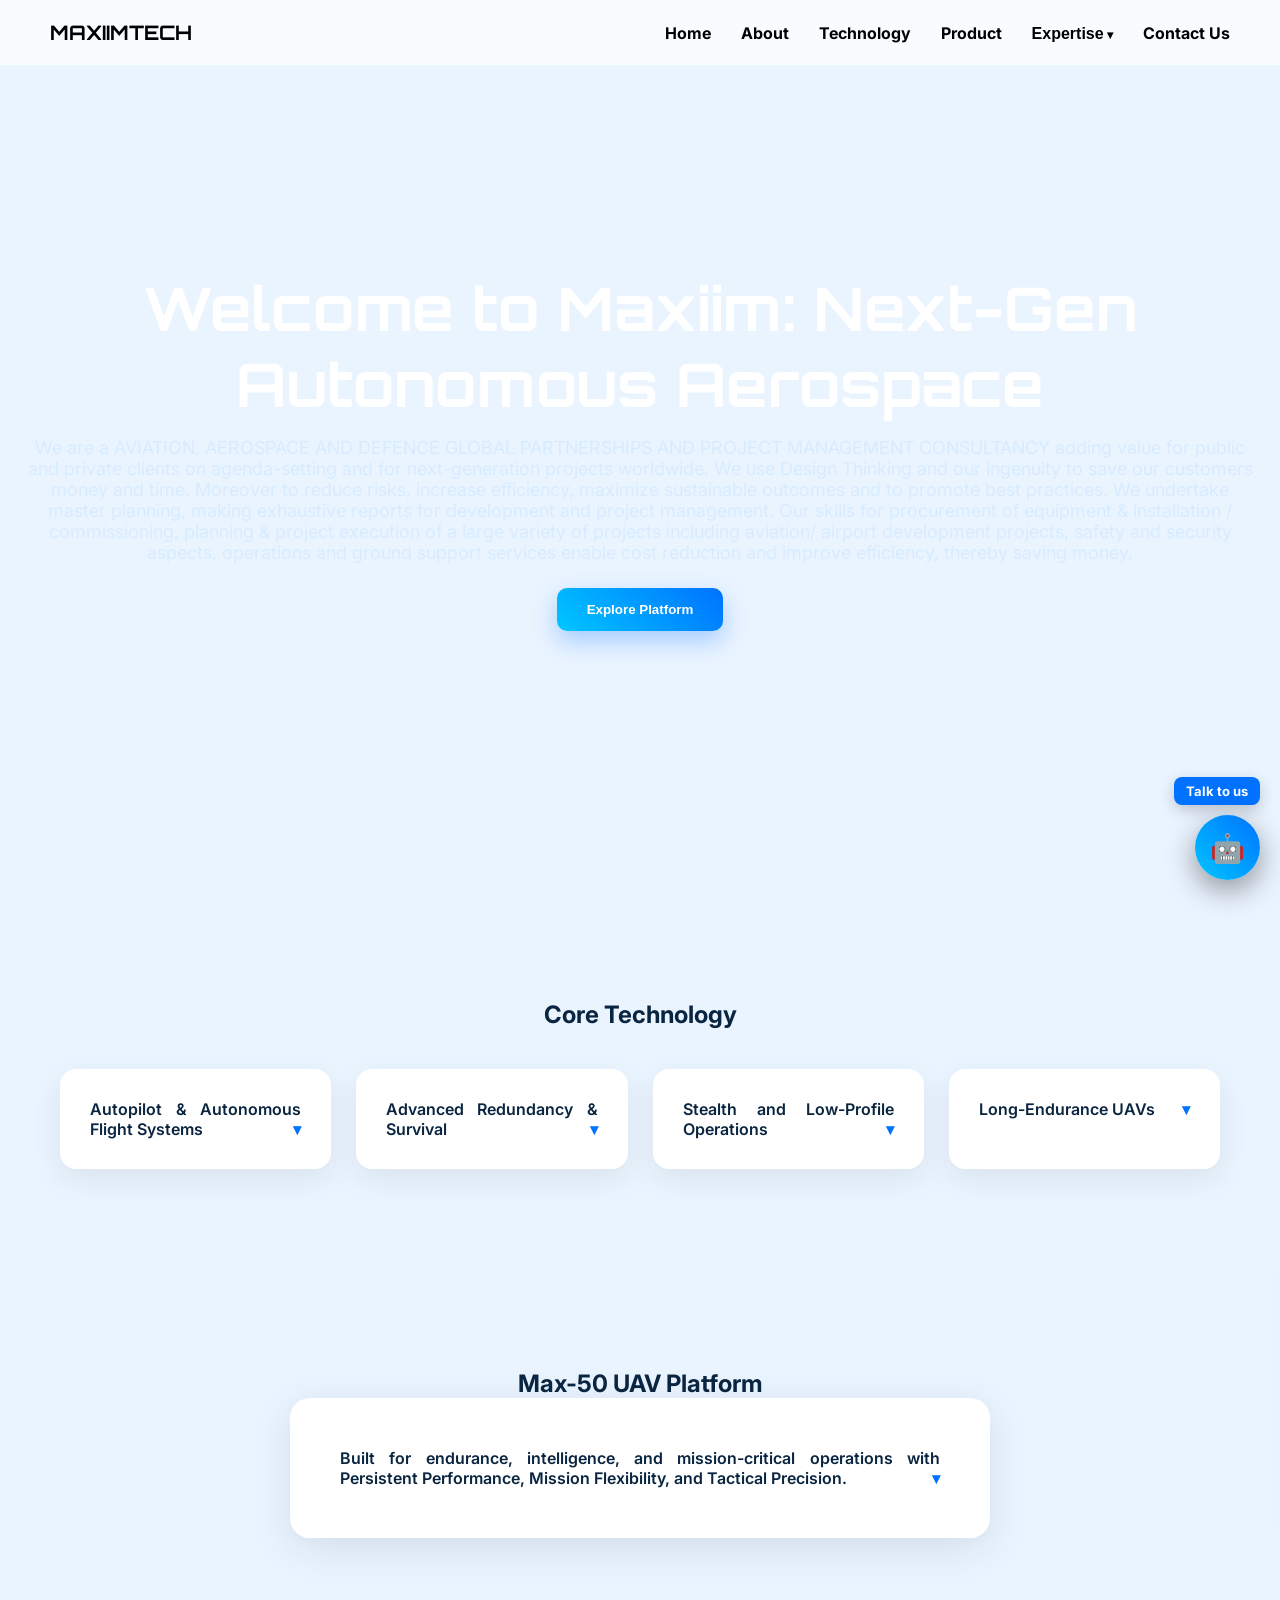
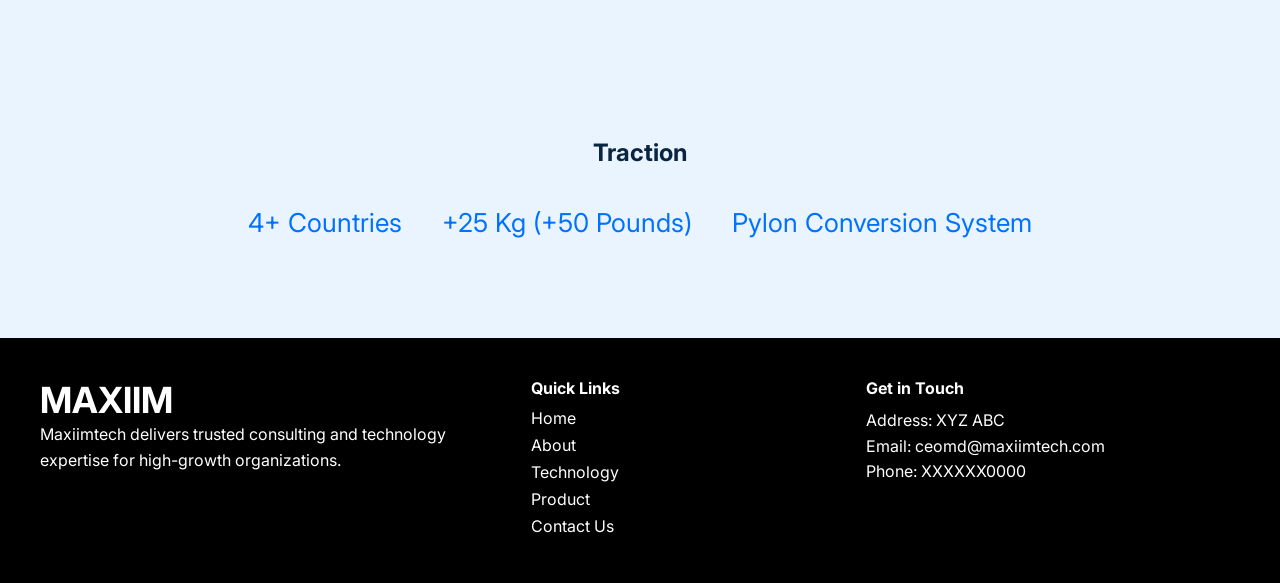
==== index.html @ fbf45a72 "Update index.html" ====
<!DOCTYPE html>
<html lang="en">
<head>
<meta charset="UTF-8">
<meta name="viewport" content="width=device-width, initial-scale=1.0">
<meta name="description" content="MaxiimTech Aerospace develops advanced autonomous UAV systems.">
<title>MaxiimTech Aerospace</title>
<link href="https://fonts.googleapis.com/css2?family=Orbitron:wght@500&family=Inter:wght@300;400;600&display=swap" rel="stylesheet">
<link rel="stylesheet" href="style.css?v=7">
</head>
<body>
<div class="bg-slideshow" aria-hidden="true">
  <div class="slide"></div>
  <div class="slide"></div>
  <div class="slide"></div>
  <div class="slide"></div>
</div>
<div id="site-header"></div>

<section class="hero">
  <div>
    <h1>Welcome to Maxiim: Next-Gen Autonomous Aerospace</h1>
    <p>We are a AVIATION, AEROSPACE AND DEFENCE GLOBAL PARTNERSHIPS AND PROJECT MANAGEMENT CONSULTANCY adding value for public and private clients on agenda-setting and for next-generation projects worldwide. We use Design Thinking and our ingenuity to save our customers money and time. Moreover to reduce risks, increase efficiency, maximize sustainable outcomes and to promote best practices.
We undertake master planning, making exhaustive reports for development and project management.  Our skills for procurement of equipment & installation / commissioning, planning & project execution of a large variety of projects including aviation/ airport development projects, safety and security aspects,  operations and ground support services enable cost reduction and improve efficiency, thereby saving money.</p>
    <button class="btn" id="explore-video-btn" type="button">Explore Platform</button>
  </div>
</section>

<section class="section" id="technology">
  <h2>Core Technology</h2>
  <div class="grid">
    <details class="card dropdown-card">
      <summary>Autopilot & Autonomous Flight Systems
</summary>
      <p>Autonomous control loops stabilize and adapt flight paths in real time. Patented Pylon Conversion System: Patented Pylon Conversion System Enables Remarkable Mission Flexibility which converts from HTOL (Horizontal Take-Off and Landing) to VTOL/STOL in just 5 minutes.
No launch or arresting gear required for operations. Assembly in field and launch / with 2 operators – in 12 minutes. </p>
    <p>    * 100% start-to-end autonomous flights including takeoff and landing. </p>


<p> * User-friendly interface for manual or programmed flight plans. </p>


 <p> * Optional triple-redundant autopilot for mission-critical operations. </p>
Dual GPS antenna modules with Inertial Navigational System (INS). </p>


<p> * Special navigation backup for GPS-denied airspace. </p>


<p> * Radar altimeter for precision landings; optional Fly-By-Camera. </p>


    </details>

    <details class="card dropdown-card">
      <summary>Advanced Redundancy & Survival</summary>
      <p>* Full redundancy in flight controls, electronics, and batteries: Redundancy designed into all critical components (engines, Aileron controls, navigation, etc.). </p>
  <p> If a component fails, the UAV is programed to fly home (or to any other programmed location) – avoiding the loss of the UAV and its payload.  No other UAV has our level of critical system redundancy. </p>

 <p> * Fail-safe "Return-to-Base" logic if critical components fail.  Includes return-to-base (in the event of fault notice), and auto-commanded go-around on landing approaches. </p>

 <p> * Eight industrial-grade servos; each control surface is divided and independently controlled.
</p>
    </details>

    <details class="card dropdown-card">
      <summary>Stealth and Low-Profile Operations
</summary>
      <p> Coordinated swarm logic enables multiple UAVs to collaborate on one mission. Inaudible and invisible to the eye above 600 meters. </p>


 <p> Tested inaudible altitude: 450m in desert conditions at 35 dB.</p>


 <p> Stealth – low noise/small radar signature + “Skimming” (3-5 m off the deck) – enables flights w/o detection </p>


 <p>Small radar signature due to compact design and all-carbon airframe. All carbon construction and small configuration reduces radar signature </p>
 <p> * Optimized for long-range maritime patrol. </p>



 <p> * Sea-skimming capability: Operates just 3-5 meters above wave tops to avoid detection. </p>



 <p> * Operates in high winds (up to 35 knots for precision landing).
</p>
    </details>

    <details class="card dropdown-card">
      <summary>Long-Endurance UAVs</summary>
      <p>Optimized propulsion, fuel management and power systems extend flight duration. </p>
    <p> * Max Endurance: VTOL 20 hours / STOL 23 hours. </p>


<p> * Max Payload: Up to 20 lbs (VTOL) / 40 lbs (STOL). </p>


<p> * STOL Take-off Roll: Only 6 meters in no-wind conditions. </p>
<p> * Dual internal fuel tanks (front and aft) for CG balance. </p>

<p> * Automatic servo-valve management selects tanks to maintain low trim drag. </p>
<p> * Capacitive fuel quantity sensors reporting directly to the autopilot. </p>
 <p> * Dual generators supply independent power buses. </p>


<p> * It has a two-hour battery backup for total system safety in engine failure scenarios. </p>


<p> * There are 3 dedicated outlets for payload, instruments, and backup systems.



</p>
    </details>
  </div>
</section>

<section class="section" id="product">
  <h2>Max-50 UAV Platform</h2>
  <div class="product">
    <details class="dropdown-card product-dropdown">
      <summary>Built for endurance, intelligence, and mission-critical operations with Persistent Performance, Mission Flexibility, and Tactical Precision. 
</summary>
      <p>Precision Aiming System for Conventional, Low-cost Bombs & Package Delivery.  
Stealth (low noise / small radar signature) + “Skimming” (3 m above wave tops) – enables  long-range flights w/o detection. 	
Max 50 UAV, flying today, is the only UAV able to convert from HTOL (Horizontal Take-Off and Landing) to VTOL/STOL. 
Assembly in field and launch / with 2 soldiers (operators) – in 12 minutes.
Optional belly pod, can deliver 10 kg packages to remote areas with 100 meter to Roll – “soccer field performance”.
Open Integration Architecture & Max 50 Balance  – Enable numerous sensors, SAR, and communications payloads.
      Proprietary fully electronic system integrated with Fly-By-Wire. </p>

 <p> * Targeting accuracy within 2 meters from altitudes up to 1,500m AGL. </p>

 <p> * Matches "smart weapon" precision using low-cost conventional munitions. </p>

 <p> Armament Capabilities </p>
 <p> * Up to eight (8) 2.5 kg "dumb" bombs. </p>

 <p> * Up to four (4) 80 mm 5 kg bombs. </p>

 <p> * Flexible deployment: Individual, sequential, or simultaneous release. </p>

<p>Class 2 UAV System with +50 kg MTOW: With “Persistent” Performance And Attack Capability. </p>

<p> +25 Kg (+50 Pounds) of Payload. </p>


<p> Unmatched persistence: Up to 26 hours loiter time. </p>


<p> Extreme range: Up to 2,000 km (1,250 miles). </p>
 <p> Highly flexible open architecture: The Max 50 configuration (the payload is positioned at the UAVs center of gravity), and our software open architecture allow us to accommodate any sensor payload that can fit into our UAV.


<p> Convertible platform: HTOL, VTOL, and STOL capability: Internal balance of the airplane – which enables rapid re-configuration of payload  versus fuel trade-offs and mission flexibility. Short/Compact design further reduces radar signature. </p>

<p> Rapid field deployment: Assembly to launch in 12 minutes by 2 operators: No launch or arresting gear is required. </p>
<p> Patented Twin Engine design for maximum reliability: Twin Engines – patented twin engine design with fuel injection, each with 250 W generator = 500 W power. </p>

<p> Horizontal propulsion: 2 gasoline/heavy fuel motors, pusher & tractor (2.7 or 3.0 HP): Two (2) gasoline or heavy fuel engines, mono-cylinder 40cc, four stroke,  electronic fuel injection system, 250 W electric generator per engine. </p>

<p> Dual generators: 500W total power output (250W per engine): One in each motor. Each supplies up to 200 Watts (400 Watts total power) to an individual bus that supplies the power to all systems. 3 outlets supply power to the payload, flight instruments, autopilot, sensors a backup battery system. </p>

    </details>
  </div>
</section>

<section class="section">
  <h2>Traction</h2>
  <div class="metrics">
    <div class="metric">4+ Countries</div>
    <div class="metric">+25 Kg (+50 Pounds)</div>
    <div class="metric">Pylon Conversion System</div>
  </div>
</section>
<div id="video-modal" class="video-modal" aria-hidden="true">
  <div
    class="video-modal-content"
    role="dialog"
    aria-modal="true"
    aria-label="Platform demonstration video"
  >

    <!-- CLOSE BUTTON -->
    <button
      id="video-close"
      class="video-close"
      type="button"
      aria-label="Close video"
    >
      ×
    </button>

    <!-- NEXT BUTTON -->
    <button
      id="video-next"
      class="video-next"
      type="button"
      aria-label="Play next video"
    >
      Next ▶
    </button>

    <!-- VIDEO -->
    <video id="platform-video" controls preload="auto" playsinline>
      <source src="video.mp4" type="video/mp4">
      <video
  id="platform-video"
  data-playlist='["video.mp4","video1.mp4","video2.mp4"]'
  controls
  preload="auto"
  playsinline
>
    </video>

  </div>
</div>
<div id="mx-chat-root"></div>

<div id="site-footer"></div>
<script src="components.js?v=1"></script>
<script src="script.js?v=4"></script>
<script src="chatbot.js?v=6"></script>
</body>
</html>
---- style.css ----
/* RESET */
*{
  margin:0;
  padding:0;
  box-sizing:border-box;
}

body{
  font-family:'Inter',sans-serif;
  background:#eaf4ff;
  color:#0a2540;
  overflow-x:hidden;
  position:relative;
}

/* LOOPING BACKGROUND */
.bg-slideshow{
  position:fixed;
  inset:0;
  z-index:-2;
  overflow:hidden;
}

.bg-slideshow .slide{
  position:absolute;
  inset:0;
  background-size:cover;
  background-position:center;
  opacity:0;
  animation:fadeSlides 24s linear infinite;
}

.bg-slideshow .slide::after{
  content:"";
  position:absolute;
  inset:0;
  background:rgba(10,37,64,0.42);
}

.bg-slideshow .slide:nth-child(1){background-image:url('image.png');animation-delay:0s;}
.bg-slideshow .slide:nth-child(2){background-image:url('image1.png');animation-delay:6s;}
.bg-slideshow .slide:nth-child(3){background-image:url('image2.png');animation-delay:12s;}
.bg-slideshow .slide:nth-child(4){background-image:url('image3.png');animation-delay:18s;}

@keyframes fadeSlides{
  0%{opacity:0}
  8%,25%{opacity:1}
  33%,100%{opacity:0}
}

/* HEADER */
header{
  display:flex;
  justify-content:space-between;
  align-items:center;
  padding:20px 50px;
  background:rgba(255,255,255,0.7);
  backdrop-filter:blur(12px);
  position:fixed;
  width:100%;
  z-index:100;
}

.logo{
  font-family:'Orbitron',sans-serif;
  color:#000;
  font-size:20px;
  font-weight:700;
}

nav{
  display:flex;
  align-items:center;
  flex-wrap:wrap;
  row-gap:10px;
}

nav a,
.dropdown-toggle{
  margin-left:30px;
  text-decoration:none;
  color:#000;
  font-weight:700;
  background:none;
  border:none;
  cursor:pointer;
  font-size:16px;
}

nav a:hover,
.dropdown:hover .dropdown-toggle,
.dropdown:focus-within .dropdown-toggle{
  color:#000;
}

.dropdown{
  position:relative;
}

.dropdown-toggle::after{
  content:" ▾";
  font-size:12px;
}

.dropdown-menu{
  position:absolute;
  top:140%;
  left:20px;
  min-width:240px;
  background:#ffffff;
  border-radius:12px;
  box-shadow:0 10px 30px rgba(0,0,0,0.15);
  display:none;
  padding:8px;
}

.dropdown-menu a{
  margin:0;
  display:block;
  padding:9px 10px;
  border-radius:8px;
}

.dropdown-menu a:hover{
  background:#eaf4ff;
}

.dropdown:hover .dropdown-menu,
.dropdown:focus-within .dropdown-menu,
.dropdown.open .dropdown-menu{
  display:block;
}

.dropdown{
  position:relative;
}

.dropdown-toggle::after{
  content:" ▾";
  font-size:12px;
}

.dropdown-menu{
  position:absolute;
  top:140%;
  left:20px;
  min-width:240px;
  background:#ffffff;
  border-radius:12px;
  box-shadow:0 10px 30px rgba(0,0,0,0.15);
  display:none;
  padding:8px;
}

.dropdown-menu a{
  margin:0;
  display:block;
  padding:9px 10px;
  border-radius:8px;
}

.dropdown-menu a:hover{
  background:#eaf4ff;
}

.dropdown:hover .dropdown-menu,
.dropdown:focus-within .dropdown-menu,
.dropdown.open .dropdown-menu{
  display:block;
}

/* HERO */
.hero{
  height:100vh;
  display:flex;
  justify-content:center;
  align-items:center;
  text-align: center;
  padding:20px;
}

.hero h1{
  font-size:60px;
  font-family:'Orbitron';
  color:#fff;
}

.hero p{
  margin-top:15px;
  font-size:18px;
  color:#d7ebff;
}

/* INTERIOR PAGE HERO */
.page-hero{
  height:300px;
  display:flex;
  justify-content:center;
  align-items:center;
  text-align:center;
  padding:120px 20px 20px;
  font-size:62px;
  font-weight:800;
  color:#fff;
}

.page-content{
  padding:70px 60px;
  background:rgba(234,244,255,0.93);
}

/* VIDEO MODAL (FLOATING PLAYER) */
.video-modal{
  position:fixed;
  top:100px;
  left:50%;
  transform:translateX(-50%);
  width:70%;
  height:60vh;

  display:none;
  z-index:1000;

  background:none;
  pointer-events:none;
}

.video-modal.open{
  display:block;
}

/* CONTAINER */
.video-modal-content{
  position:relative;
  width:100%;
  height:100%;
  background:#000;
  border-radius:16px;
  overflow:hidden;
  box-shadow:0 20px 60px rgba(0,0,0,0.4);
  pointer-events:auto;
}

/* VIDEO */
.video-modal video{
  width:100%;
  height:100%;
  object-fit:cover;
}

/* CLOSE BUTTON */
.video-close{
  position:absolute;
  top:10px;
  right:12px;
  font-size:24px;
  background:rgba(0,0,0,0.7);
  color:#fff;
  border:none;
  border-radius:8px;
  padding:4px 10px;
  cursor:pointer;
  z-index:2;
}

/* NEXT BUTTON */
.video-next{
  position:absolute;
  bottom:12px;
  right:12px;
  background:rgba(0,0,0,0.7);
  color:#fff;
  border:none;
  border-radius:8px;
  padding:8px 12px;
  cursor:pointer;
  z-index:2;
  font-size:14px;
  transition:0.2s ease;
}

.video-next:hover{
  background:rgba(0,0,0,0.9);
}

.video-next:focus-visible{
  outline:2px solid #00c6ff;
  outline-offset:2px;
}
.page-content p{
  max-width:900px;
  margin:0 auto;
  line-height:1.8;
  font-size:22px;
  text-align:justify;
}

/* BUTTON */
.btn{
  margin-top:25px;
  padding:14px 30px;
  border:none;
  border-radius:10px;
  background:linear-gradient(45deg,#00c6ff,#0072ff);
  color:white;
  font-weight:600;
  cursor:pointer;
  box-shadow:0 10px 25px rgba(0,114,255,0.3);
  transition:0.3s;
}

.btn:hover{
  transform:translateY(-3px);
}

/* SECTION */
.section{
  padding:100px 60px;
  text-align: justify;
  background:rgba(234,244,255,0.93);
  text-align: center;
}

/* GRID */
.grid{
  display:grid;
  grid-template-columns:repeat(auto-fit,minmax(250px,1fr));
  gap:25px;
  margin-top:40px;
}

/* CARD */
.card{
  padding:30px;
  border-radius:16px;
  background:white;
  box-shadow:0 10px 30px rgba(0,0,0,0.08);
  transition:0.3s;
}

.card:hover{
  transform:translateY(-8px);
}

/* DROPDOWN CARDS */
.dropdown-card{
  width:100%;
  text-align:justify;
}

.dropdown-card summary{
  list-style:none;
  cursor:pointer;
  font-weight:600;
}

.dropdown-card summary::-webkit-details-marker{
  display:none;
}

.dropdown-card summary::after{
  content:"▾";
  float:right;
  color:#0072ff;
}

.dropdown-card[open] summary::after{
  content:"▴";
}

.dropdown-card p{
  margin-top:10px;
  color:#2c4a6b;
  line-height:1.5;
}

.product-dropdown{
  max-width:700px;
  margin:0 auto;
}

/* PRODUCT */
.product{
  padding:50px;
  background:white;
  border-radius:20px;
  max-width:700px;
  margin:auto;
  box-shadow:0 10px 40px rgba(0,0,0,0.1);
}

/* METRICS */
.metrics{
  display:flex;
  justify-content:center;
  flex-wrap:wrap;
  gap:40px;
  margin-top:40px;
}

.metric{
  font-size:26px;
  color:#0072ff;
}

/* FOOTER */
.site-footer{
  background:#000;
  color:white;
  padding:40px;
}

.footer-grid{
  max-width:1200px;
  margin:0 auto;
  display:grid;
  grid-template-columns:1.5fr 1fr 1.2fr;
  gap:24px;
}

.footer-brand strong{
  font-size:36px;
  display:block;
}

.footer-brand p,
.footer-contact p{
  line-height:1.6;
}

.footer-links h4,
.footer-contact h4{
  margin-bottom:10px;
}

.footer-links a{
  color:white;
  text-decoration:none;
  display:block;
  margin-bottom:7px;
}

/* SCROLL */
.fade{
  opacity:0;
  transform:translateY(40px);
  transition:1s;
}

.show{
  opacity:1;
  transform:translateY(0);
}

/* MOBILE */
@media(max-width:900px){
  .footer-grid{grid-template-columns:1fr;}
}

/* Performance fallback on smaller screens */
@media(max-width:768px){
  .bg-slideshow .slide{
    animation:none;
    opacity:0;
  }

  .bg-slideshow .slide:first-child{
    opacity:1;
  }
}

@media(max-width:768px){
  .hero h1{font-size:36px}
  .section{padding:60px 20px}
  .page-hero{font-size:42px;height:260px;}
  .page-content{padding:50px 20px;}
  nav a,
  .dropdown-toggle{margin-left:14px;font-size:14px;}
}

/* ========================= */
/* CHATBOT FINAL */
/* ========================= */

/* FLOATING LABEL */
#mx-label{
  position:fixed;
  bottom:95px;
  right:20px;
  background:#0072ff;
  color:#fff;
  padding:6px 12px;
  border-radius:8px;
  font-weight:700;
  font-size:13px;
  box-shadow:0 5px 15px rgba(0,0,0,0.2);
  cursor:pointer;
  z-index:9999999;
}

/* ICON */
#mx-icon{
  position:fixed;
  bottom:20px;
  right:20px;
  width:65px;
  height:65px;
  background:linear-gradient(45deg,#00c6ff,#0072ff);
  border-radius:50%;
  display:flex;
  align-items:center;
  justify-content:center;
  font-size:28px;
  color:white;
  cursor:pointer;
  z-index:9999999;
  box-shadow:0 10px 30px rgba(0,0,0,0.4);
  transition:0.3s;
}

#mx-icon:hover{
  transform:scale(1.1);
}

/* PANEL */
#mx-panel{
  position:fixed;
  bottom:90px;
  right:20px;
  width:340px;
  height:460px;
  background:white;
  display:none;
  flex-direction:column;
  border-radius:16px;
  overflow:hidden;
  box-shadow:0 20px 60px rgba(0,0,0,0.4);
  z-index:9999999;
  opacity:0;
  transform:translateY(20px) scale(0.95);
  transition:all 0.25s ease;
}

#mx-panel.active{
  display:flex;
  opacity:1;
  transform:translateY(0) scale(1);
}

/* HEADER */
#mx-header{
  background:linear-gradient(135deg,#0072ff,#00c6ff);
  color:white;
  padding:14px;
  display:flex;
  justify-content:space-between;
  font-weight:700;
}

/* MESSAGES */
#mx-messages{
  flex:1;
  padding:12px;
  overflow-y:auto;
  background:#f4f9ff;
  color:#002244;
  font-weight:500;
}

/* BUBBLES */
.mx-bot{
  background:#e3f2ff;
  padding:10px;
  border-radius:12px;
  margin:6px 0;
  max-width:80%;
}

.mx-user{
  background:#0072ff;
  color:white;
  padding:10px;
  border-radius:12px;
  margin:6px 0;
  margin-left:auto;
  max-width:80%;
}

/* INPUT BAR */
#mx-input-wrap{
  display:flex;
  border-top:1px solid #ddd;
}

#mx-input{
  flex:1;
  padding:10px;
  border:none;
  outline:none;
  font-size:14px;
}

#mx-send{
  background:#0072ff;
  color:white;
  border:none;
  padding:10px 14px;
  cursor:pointer;
}

/* FORM */
.mx-form{
  --mx-form-min-height:92px;
  display:flex;
  flex-direction:column;
  gap:10px;
  margin-top:10px;
  padding:10px;
  border-radius:12px;
  background:linear-gradient(#fff,#fff) padding-box, linear-gradient(45deg,#00c6ff,#0072ff) border-box;
  border:2px solid transparent;
}

.mx-form .mx-input{
  width:100%;
  padding:12px;
  border-radius:10px;
  border:1px solid #d0e5ff;
  outline:none;
  font-size:14px;
  font-family:inherit;
  resize:vertical;
  min-height:var(--mx-form-min-height);
}

.mx-form .mx-input:focus{
  box-shadow:0 0 8px rgba(0,114,255,0.3);
}

/* BUTTON */
.mx-submit{
  width:100%;
  padding:12px;
  border:none;
  border-radius:10px;
  background:linear-gradient(45deg,#00c6ff,#0072ff);
  color:white;
  font-weight:600;
  cursor:pointer;
  transition:0.3s;
}

.mx-submit:hover{
  transform:scale(1.03);
}

/* MOBILE */
@media(max-width:768px){
  #mx-panel{
    width:90vw;
    height:70vh;
    right:5vw;
  }
}
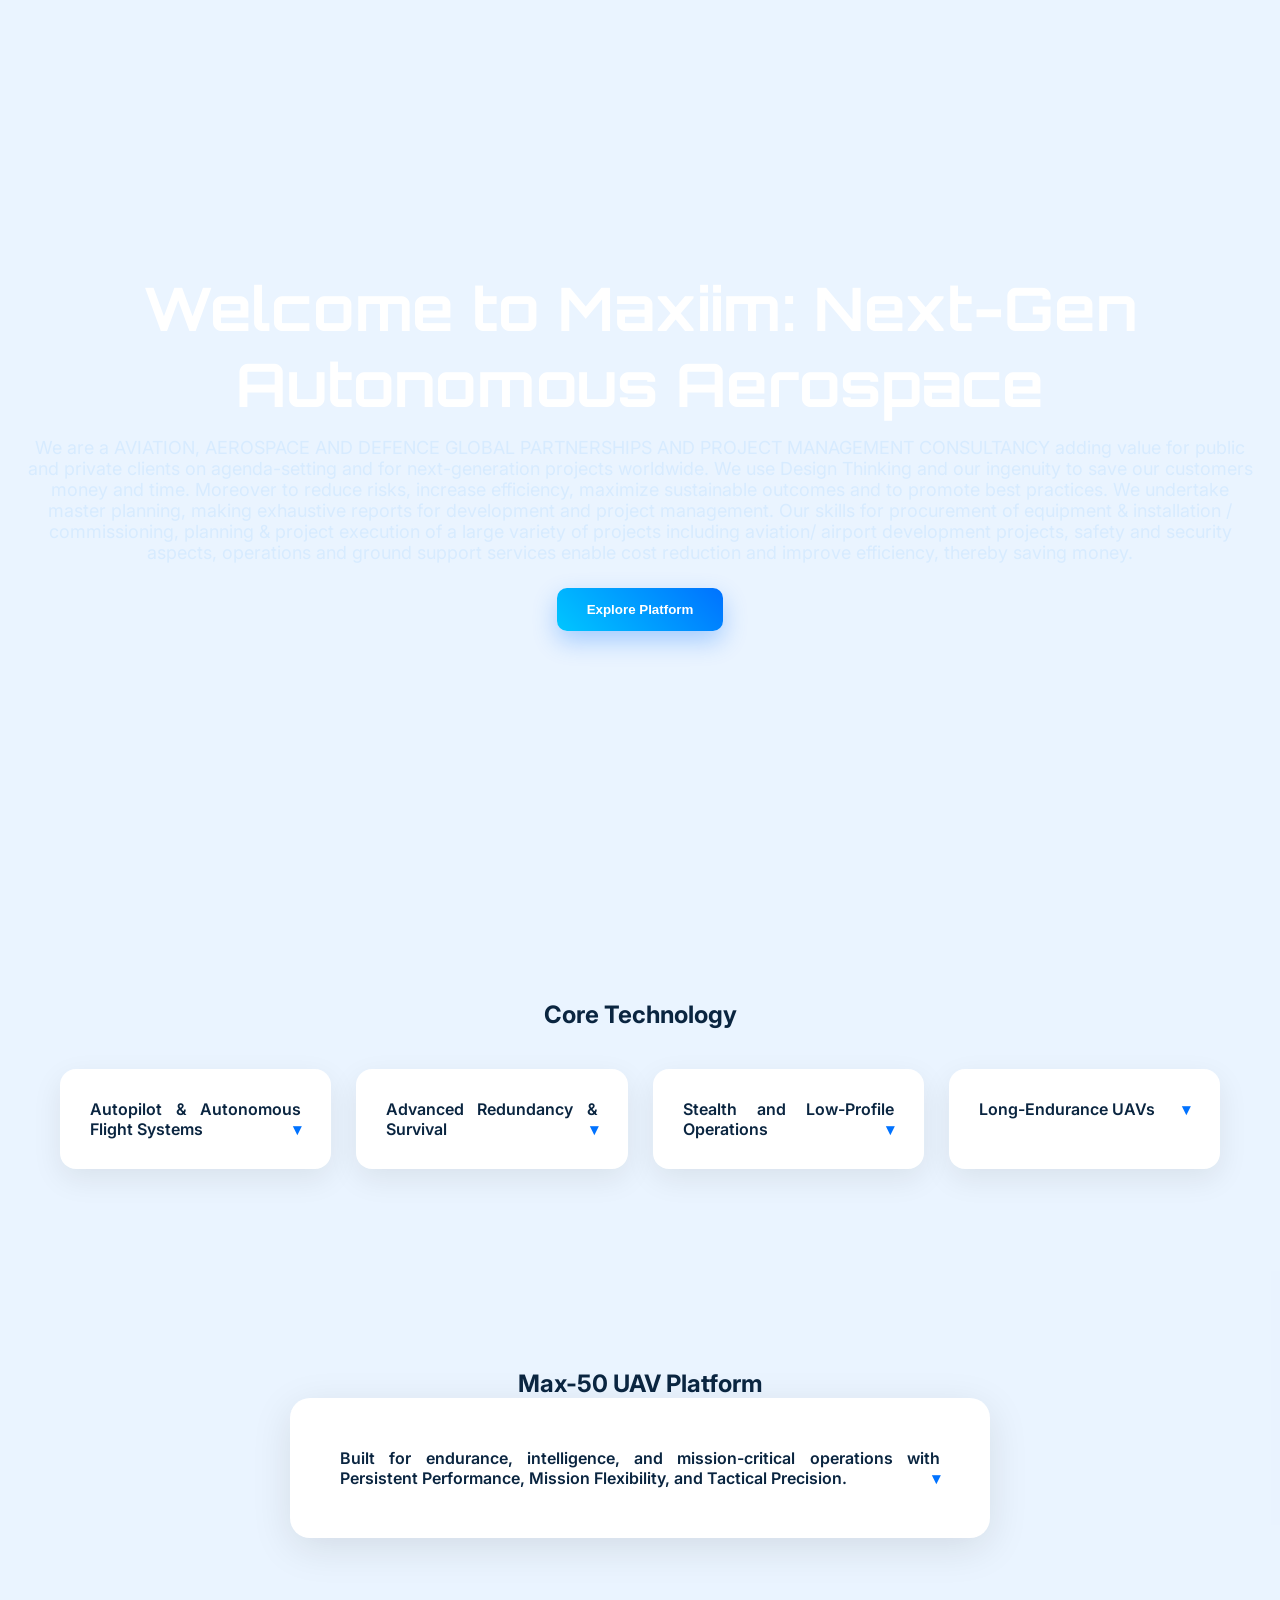
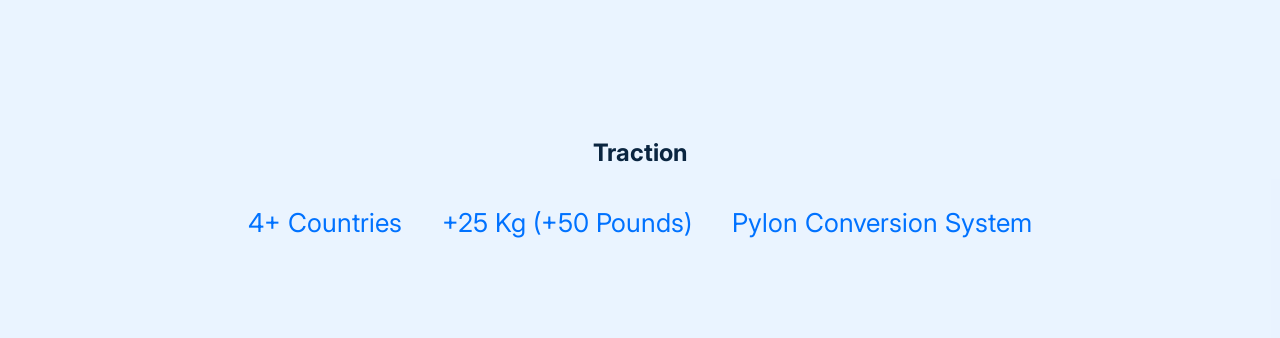
==== commit 0953bd0f: "Update index.html" ====
--- a/index.html
+++ b/index.html
@@ -205,15 +205,9 @@
 
     <!-- VIDEO -->
     <video id="platform-video" controls preload="auto" playsinline>
-      <source src="video.mp4" type="video/mp4">
-      <video
-  id="platform-video"
-  data-playlist='["video.mp4","video1.mp4","video2.mp4"]'
-  controls
-  preload="auto"
-  playsinline
->
-    </video>
+      <source src='["video.mp4","video1.mp4","video2.mp4"] type="video/mp4">
+      Your browser does not support the video tag.
+       </video>
 
   </div>
 </div>
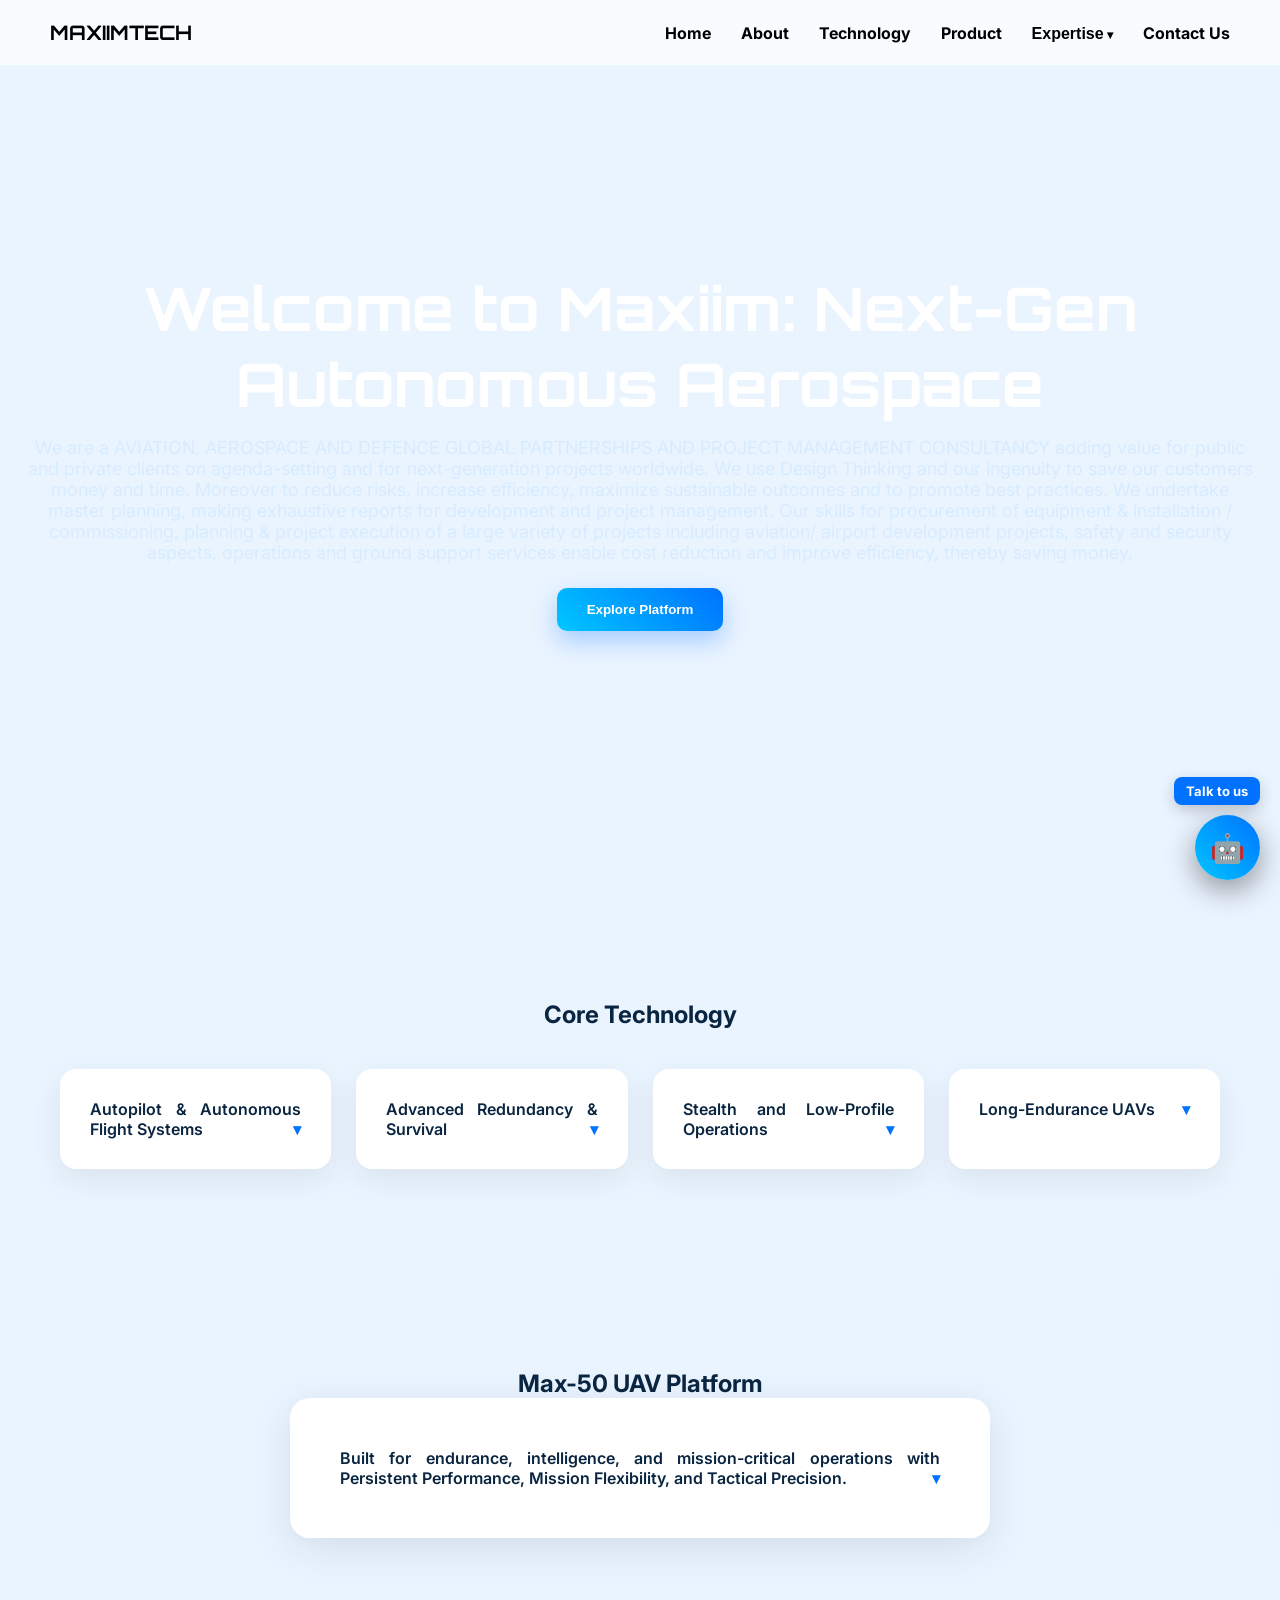
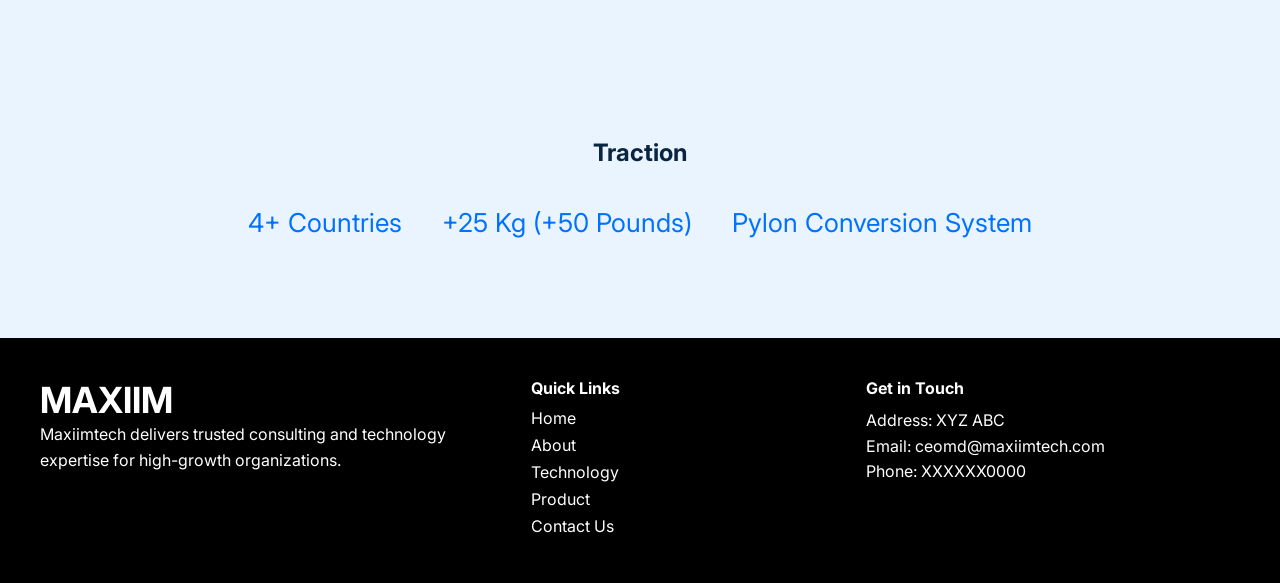
==== commit 29344ae4: "Restore local video asset references" ====
--- a/index.html
+++ b/index.html
@@ -6,7 +6,7 @@
 <meta name="description" content="MaxiimTech Aerospace develops advanced autonomous UAV systems.">
 <title>MaxiimTech Aerospace</title>
 <link href="https://fonts.googleapis.com/css2?family=Orbitron:wght@500&family=Inter:wght@300;400;600&display=swap" rel="stylesheet">
-<link rel="stylesheet" href="style.css?v=7">
+<link rel="stylesheet" href="style.css?v=8">
 </head>
 <body>
 <div class="bg-slideshow" aria-hidden="true">
@@ -193,6 +193,24 @@
       ×
     </button>
 
+    <div class="video-player-header">
+      <p id="video-title" class="video-title">Platform overview</p>
+      <p id="video-counter" class="video-counter" aria-live="polite">Video 1 of 3</p>
+    </div>
+
+    <!-- VIDEO -->
+    <video
+      id="platform-video"
+      controls
+      preload="metadata"
+      playsinline
+      data-playlist='["video.mp4","video1.mp4","video2.mp4"]'
+      data-titles='["Platform overview","Flight operations","Mission capabilities"]'
+    >
+      <source src="video.mp4" type="video/mp4">
+      Your browser does not support the video tag.
+    </video>
+
     <!-- NEXT BUTTON -->
     <button
       id="video-next"
@@ -203,19 +221,13 @@
       Next ▶
     </button>
 
-    <!-- VIDEO -->
-    <video id="platform-video" controls preload="auto" playsinline>
-      <source src='["video.mp4","video1.mp4","video2.mp4"] type="video/mp4">
-      Your browser does not support the video tag.
-       </video>
-
   </div>
 </div>
 <div id="mx-chat-root"></div>
 
 <div id="site-footer"></div>
 <script src="components.js?v=1"></script>
-<script src="script.js?v=4"></script>
+<script src="script.js?v=5"></script>
 <script src="chatbot.js?v=6"></script>
 </body>
 </html>
--- a/style.css
+++ b/style.css
@@ -209,83 +209,50 @@
   background:rgba(234,244,255,0.93);
 }
 
-/* VIDEO MODAL (FLOATING PLAYER) */
+/* VIDEO MODAL */
 .video-modal{
   position:fixed;
-  top:100px;
-  left:50%;
-  transform:translateX(-50%);
-  width:70%;
-  height:60vh;
-
+  inset:0;
   display:none;
+  align-items:center;
+  justify-content:center;
+  background:rgba(0,0,0,0.78);
   z-index:1000;
-
-  background:none;
-  pointer-events:none;
+  padding:20px;
 }
 
 .video-modal.open{
-  display:block;
-}
-
-/* CONTAINER */
+  display:flex;
+}
+
 .video-modal-content{
   position:relative;
-  width:100%;
-  height:100%;
+  width:min(960px, 95vw);
   background:#000;
-  border-radius:16px;
+  border-radius:12px;
   overflow:hidden;
-  box-shadow:0 20px 60px rgba(0,0,0,0.4);
-  pointer-events:auto;
-}
-
-/* VIDEO */
+  box-shadow:0 25px 60px rgba(0,0,0,0.45);
+}
+
 .video-modal video{
   width:100%;
-  height:100%;
-  object-fit:cover;
-}
-
-/* CLOSE BUTTON */
+  max-height:250vh;
+  display:block;
+}
+
 .video-close{
   position:absolute;
-  top:10px;
-  right:12px;
-  font-size:24px;
-  background:rgba(0,0,0,0.7);
+  top:8px;
+  right:10px;
+  border:none;
+  background:rgba(0,0,0,0.6);
   color:#fff;
-  border:none;
+  font-size:28px;
+  line-height:1;
   border-radius:8px;
   padding:4px 10px;
   cursor:pointer;
   z-index:2;
-}
-
-/* NEXT BUTTON */
-.video-next{
-  position:absolute;
-  bottom:12px;
-  right:12px;
-  background:rgba(0,0,0,0.7);
-  color:#fff;
-  border:none;
-  border-radius:8px;
-  padding:8px 12px;
-  cursor:pointer;
-  z-index:2;
-  font-size:14px;
-  transition:0.2s ease;
-}
-
-.video-next:hover{
-  background:rgba(0,0,0,0.9);
-}
-
-.video-next:focus-visible{
-  outline:2px solid #00c6ff;
-  outline-offset:2px;
 }
 .page-content p{
   max-width:900px;
@@ -662,3 +629,229 @@
     right:5vw;
   }
 }
+
+.video-player-header{
+  position:absolute;
+  top:12px;
+  left:14px;
+  z-index:2;
+  color:#fff;
+  text-shadow:0 2px 8px rgba(0,0,0,0.65);
+  pointer-events:none;
+}
+
+.video-title{
+  font-weight:800;
+  font-size:16px;
+}
+
+.video-counter{
+  margin-top:4px;
+  font-size:13px;
+  color:#d7ebff;
+}
+
+.video-next{
+  position:absolute;
+  right:14px;
+  bottom:14px;
+  z-index:2;
+  border:none;
+  border-radius:999px;
+  background:linear-gradient(45deg,#00c6ff,#0072ff);
+  color:#fff;
+  font-weight:800;
+  padding:10px 16px;
+  cursor:pointer;
+  box-shadow:0 10px 24px rgba(0,0,0,0.35);
+}
+
+.video-next:focus,
+.video-close:focus,
+.btn:focus{
+  outline:3px solid #fff;
+  outline-offset:3px;
+}
+
+/* ABOUT PAGE FLOATING UI */
+.about-hero{
+  min-height:420px;
+  height:auto;
+  padding-top:150px;
+}
+
+.about-hero > div{
+  max-width:980px;
+}
+
+.about-hero h1{
+  margin-top:12px;
+  font-family:'Orbitron',sans-serif;
+  font-size:clamp(38px,6vw,72px);
+  line-height:1.05;
+}
+
+.eyebrow{
+  display:inline-flex;
+  align-items:center;
+  letter-spacing:0.16em;
+  text-transform:uppercase;
+  font-weight:800;
+  font-size:13px;
+  color:#0072ff;
+}
+
+.about-page-content{
+  display:grid;
+  gap:38px;
+  color:#1f2933;
+}
+
+.about-intro-card,
+.about-experience{
+  max-width:1120px;
+  width:100%;
+  margin:0 auto;
+  border:1px solid rgba(0,114,255,0.14);
+  border-radius:28px;
+  background:rgba(255,255,255,0.86);
+  box-shadow:0 18px 45px rgba(10,37,64,0.12);
+}
+
+.about-intro-card{
+  padding:34px;
+}
+
+.about-intro-card p{
+  max-width:none;
+  margin-top:14px;
+  font-size:19px;
+  text-align:left;
+}
+
+.about-experience{
+  position:relative;
+  overflow:hidden;
+  padding:44px;
+  text-align:center;
+  background:
+    radial-gradient(circle at 15% 20%, rgba(255,255,255,0.95), transparent 24%),
+    radial-gradient(circle at 85% 10%, rgba(0,198,255,0.2), transparent 26%),
+    linear-gradient(135deg,#e8a7b3,#aeb7d6);
+  color:#1f2933;
+}
+
+.about-experience::before,
+.about-experience::after{
+  content:"";
+  position:absolute;
+  border-radius:999px;
+  background:rgba(255,255,255,0.28);
+  pointer-events:none;
+}
+
+.about-experience::before{
+  width:180px;
+  height:180px;
+  left:-60px;
+  top:70px;
+}
+
+.about-experience::after{
+  width:240px;
+  height:240px;
+  right:-90px;
+  bottom:-100px;
+}
+
+.about-experience-heading{
+  position:relative;
+  z-index:1;
+  max-width:760px;
+  margin:0 auto 34px;
+}
+
+.about-experience-heading h2{
+  margin-top:12px;
+  font-family:'Orbitron',sans-serif;
+  font-size:clamp(30px,4vw,48px);
+  line-height:1.15;
+  color:#0a2540;
+}
+
+.about-experience-heading p{
+  max-width:620px;
+  margin:14px auto 0;
+  font-size:17px;
+  line-height:1.7;
+  color:#243b55;
+  text-align:center;
+}
+
+.about-floating-grid{
+  position:relative;
+  z-index:1;
+  display:grid;
+  grid-template-columns:repeat(3,1fr);
+  gap:24px;
+}
+
+.about-floating-card{
+  min-height:190px;
+  padding:28px;
+  border:1px solid rgba(255,255,255,0.72);
+  border-radius:24px;
+  background:rgba(255,255,255,0.62);
+  box-shadow:0 20px 42px rgba(10,37,64,0.16);
+  backdrop-filter:blur(14px);
+  transform:translateY(0);
+  animation:aboutCardFloat 6s ease-in-out infinite;
+}
+
+.about-floating-card:nth-child(2),
+.about-floating-card:nth-child(5){
+  animation-delay:-1.8s;
+}
+
+.about-floating-card:nth-child(3),
+.about-floating-card:nth-child(6){
+  animation-delay:-3.2s;
+}
+
+.about-floating-card h3{
+  font-size:24px;
+  font-weight:800;
+  color:#0a2540;
+  margin-bottom:12px;
+}
+
+.about-floating-card p{
+  max-width:none;
+  margin:0;
+  color:#243b55;
+  font-size:15px;
+  line-height:1.7;
+  text-align:center;
+}
+
+@keyframes aboutCardFloat{
+  0%,100%{transform:translateY(0);}
+  50%{transform:translateY(-12px);}
+}
+
+@media(max-width:900px){
+  .about-floating-grid{grid-template-columns:repeat(2,1fr);}
+}
+
+@media(max-width:768px){
+  .video-modal{padding:10px;}
+  .video-modal-content{width:100%;}
+  .video-modal video{max-height:72vh;}
+  .video-player-header{position:static;padding:14px 56px 10px 14px;background:#06121f;}
+  .video-next{position:static;width:100%;border-radius:0;padding:14px;}
+  .about-hero{min-height:360px;padding-top:130px;}
+  .about-intro-card,
+  .about-experience{padding:24px;}
+  .about-intro-card p{font-size:17px;}
+  .about-floating-grid{grid-template-columns:1fr;}
+}
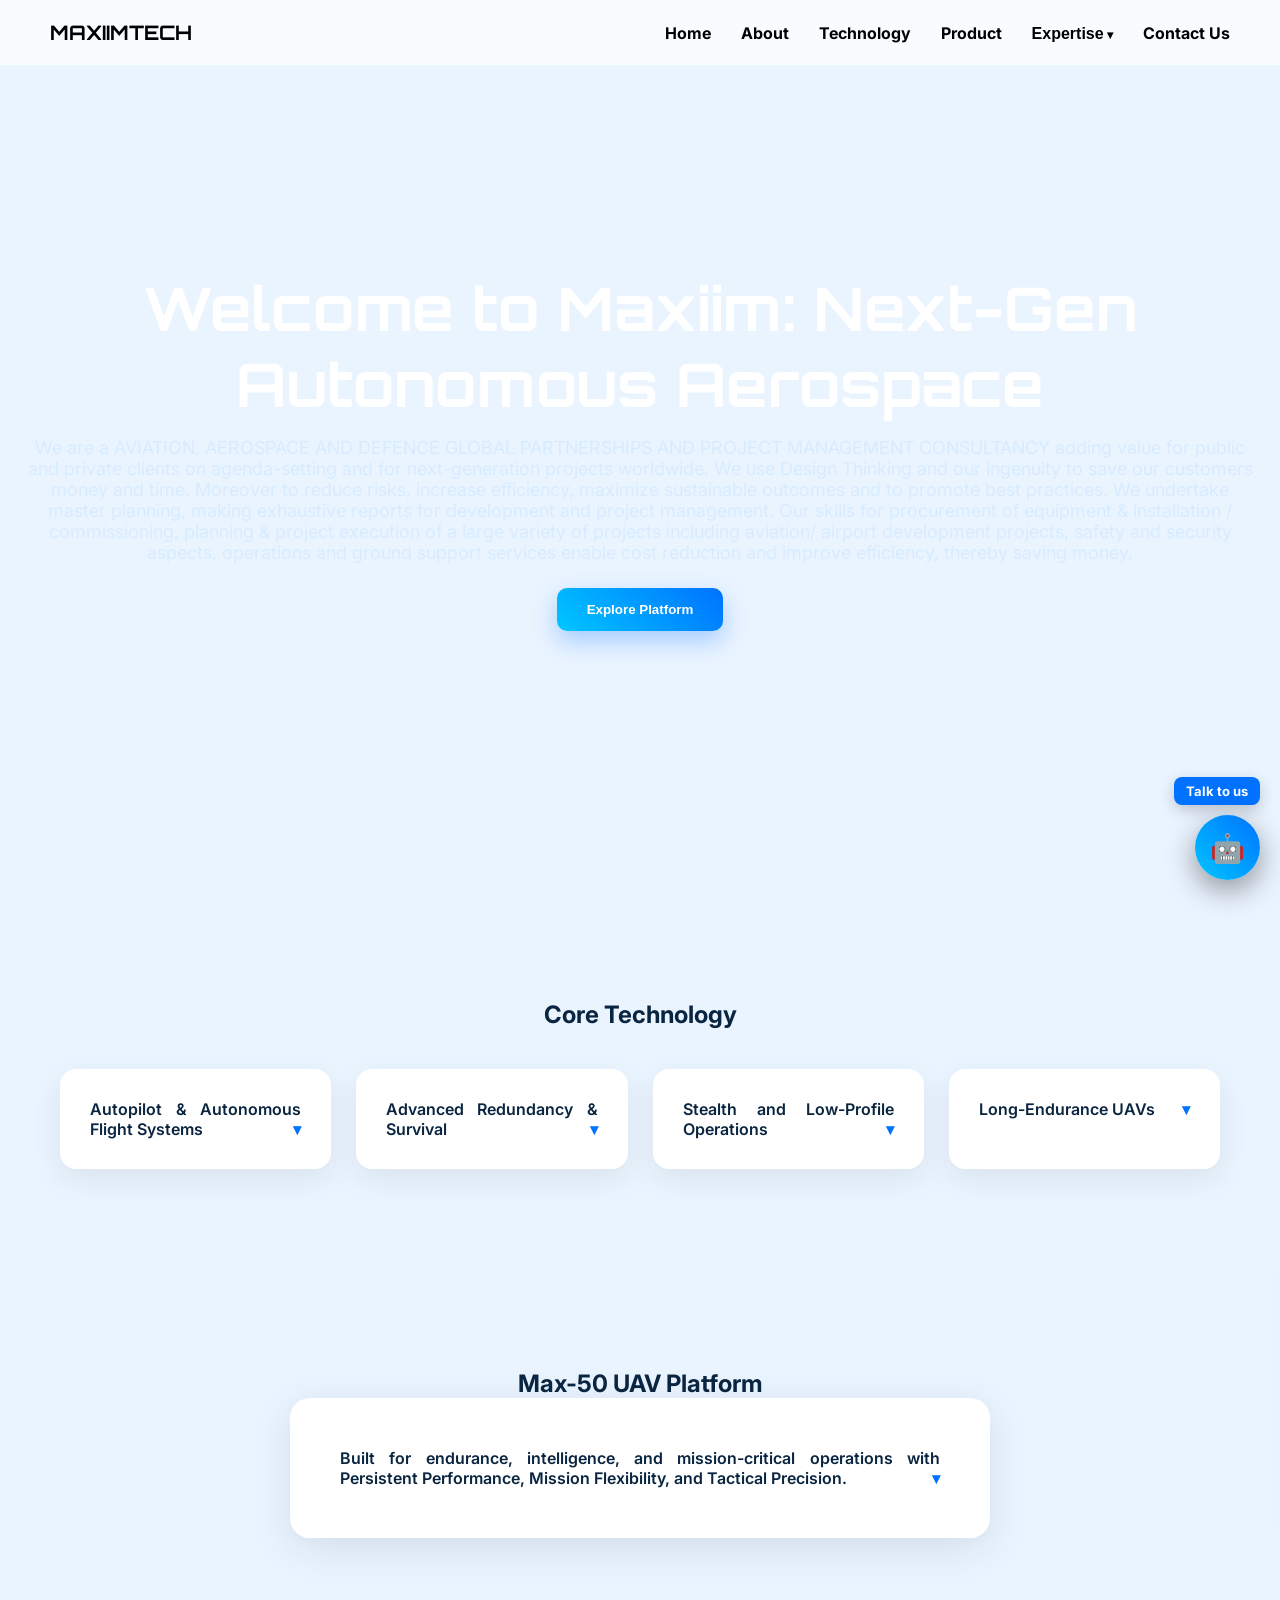
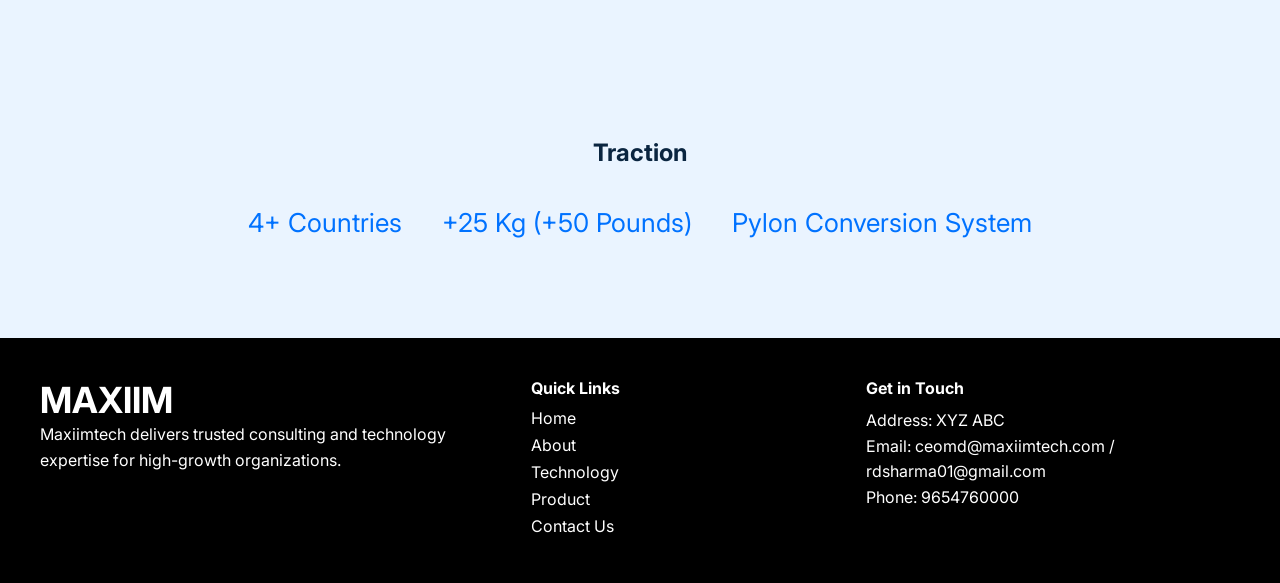
==== commit c27f1e7b: "Remove local video binaries" ====
--- a/index.html
+++ b/index.html
@@ -6,7 +6,7 @@
 <meta name="description" content="MaxiimTech Aerospace develops advanced autonomous UAV systems.">
 <title>MaxiimTech Aerospace</title>
 <link href="https://fonts.googleapis.com/css2?family=Orbitron:wght@500&family=Inter:wght@300;400;600&display=swap" rel="stylesheet">
-<link rel="stylesheet" href="style.css?v=8">
+<link rel="stylesheet" href="style.css?v=10">
 </head>
 <body>
 <div class="bg-slideshow" aria-hidden="true">
@@ -195,7 +195,7 @@
 
     <div class="video-player-header">
       <p id="video-title" class="video-title">Platform overview</p>
-      <p id="video-counter" class="video-counter" aria-live="polite">Video 1 of 3</p>
+      <p id="video-counter" class="video-counter" aria-live="polite">Video 1 of 1</p>
     </div>
 
     <!-- VIDEO -->
@@ -204,12 +204,13 @@
       controls
       preload="metadata"
       playsinline
-      data-playlist='["video.mp4","video1.mp4","video2.mp4"]'
-      data-titles='["Platform overview","Flight operations","Mission capabilities"]'
+      data-playlist='["[data-uri]"]'
+      data-titles='["Platform demo video"]'
     >
-      <source src="video.mp4" type="video/mp4">
+      <source src="" type="video/mp4">
       Your browser does not support the video tag.
     </video>
+    <p id="video-status" class="video-status" aria-live="polite"></p>
 
     <!-- NEXT BUTTON -->
     <button
@@ -227,7 +228,7 @@
 
 <div id="site-footer"></div>
 <script src="components.js?v=1"></script>
-<script src="script.js?v=5"></script>
+<script src="script.js?v=7"></script>
 <script src="chatbot.js?v=6"></script>
 </body>
 </html>
--- a/style.css
+++ b/style.css
@@ -651,6 +651,21 @@
   color:#d7ebff;
 }
 
+
+.video-status{
+  position:absolute;
+  left:14px;
+  right:14px;
+  bottom:62px;
+  z-index:2;
+  margin:0;
+  color:#fff;
+  font-size:14px;
+  font-weight:700;
+  text-align:center;
+  text-shadow:0 2px 8px rgba(0,0,0,0.75);
+}
+
 .video-next{
   position:absolute;
   right:14px;
@@ -848,6 +863,7 @@
   .video-modal-content{width:100%;}
   .video-modal video{max-height:72vh;}
   .video-player-header{position:static;padding:14px 56px 10px 14px;background:#06121f;}
+  .video-status{position:static;background:#06121f;padding:0 14px 12px;}
   .video-next{position:static;width:100%;border-radius:0;padding:14px;}
   .about-hero{min-height:360px;padding-top:130px;}
   .about-intro-card,
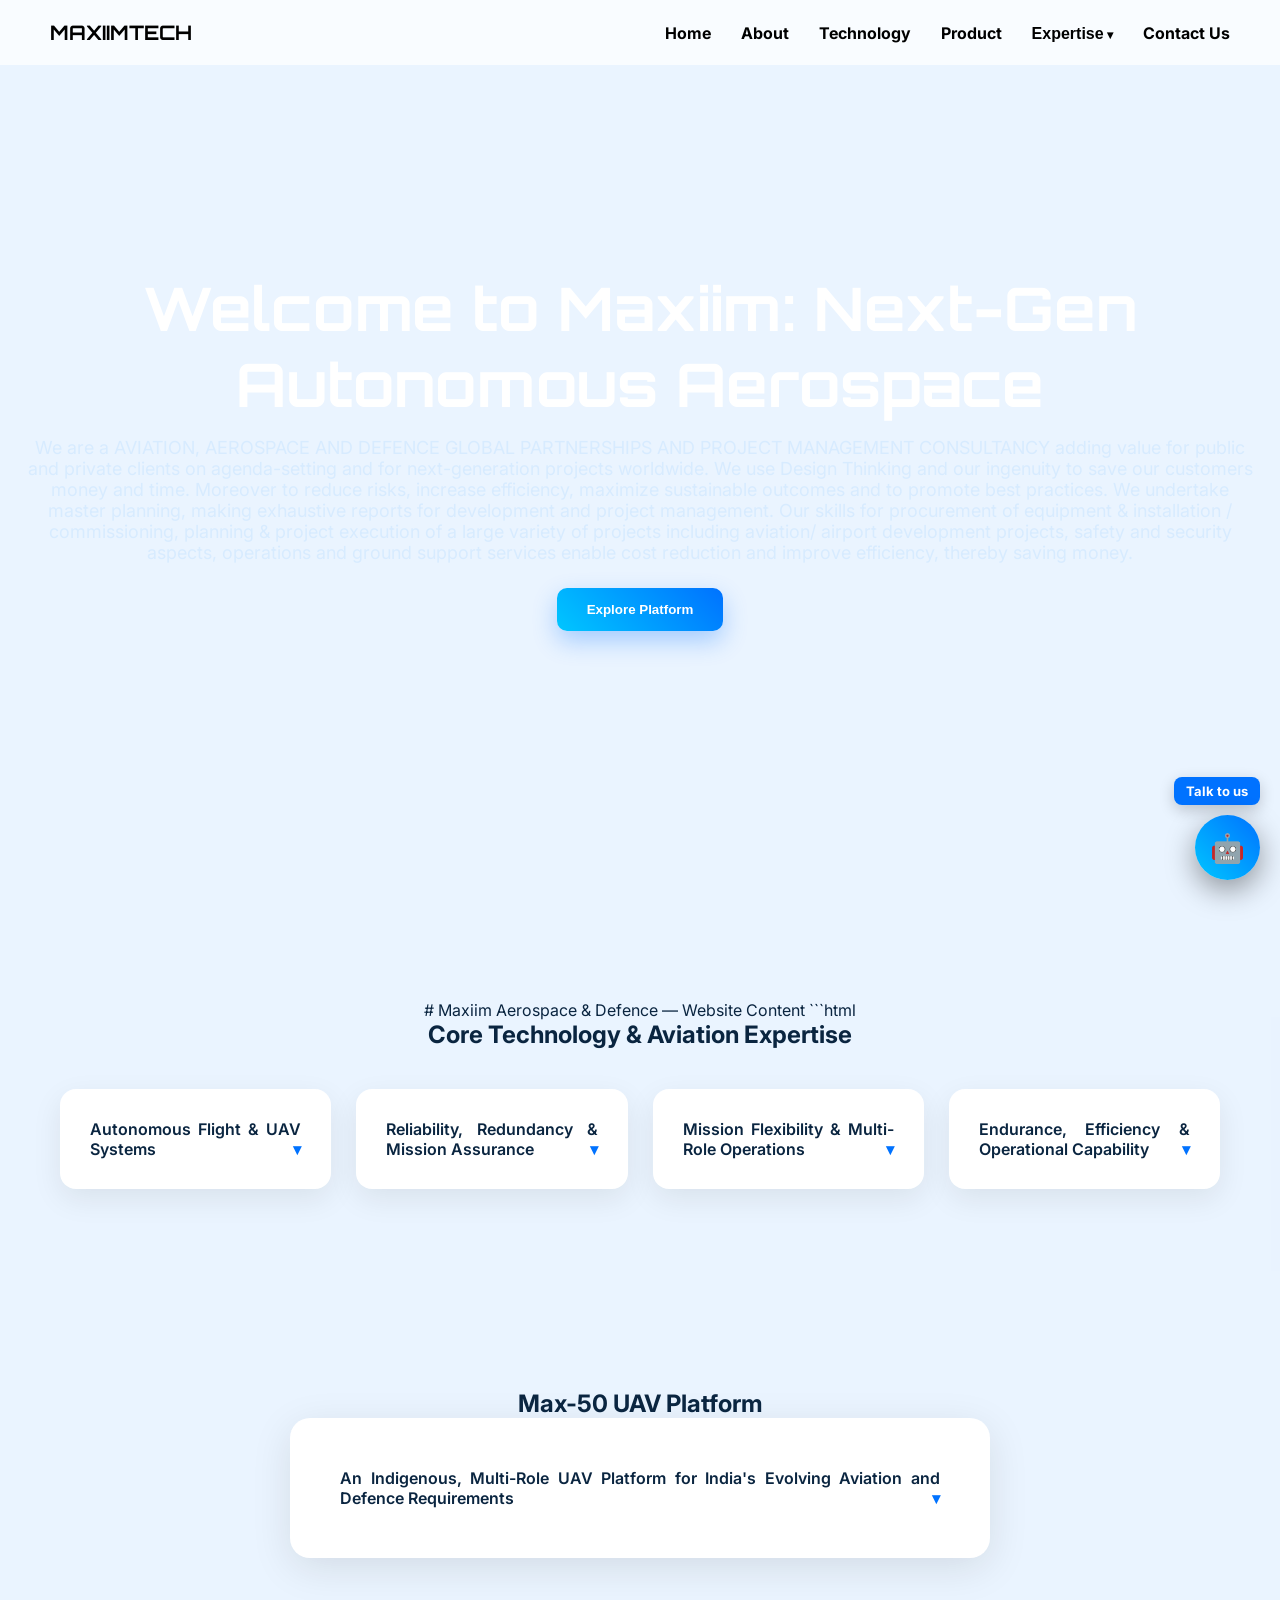
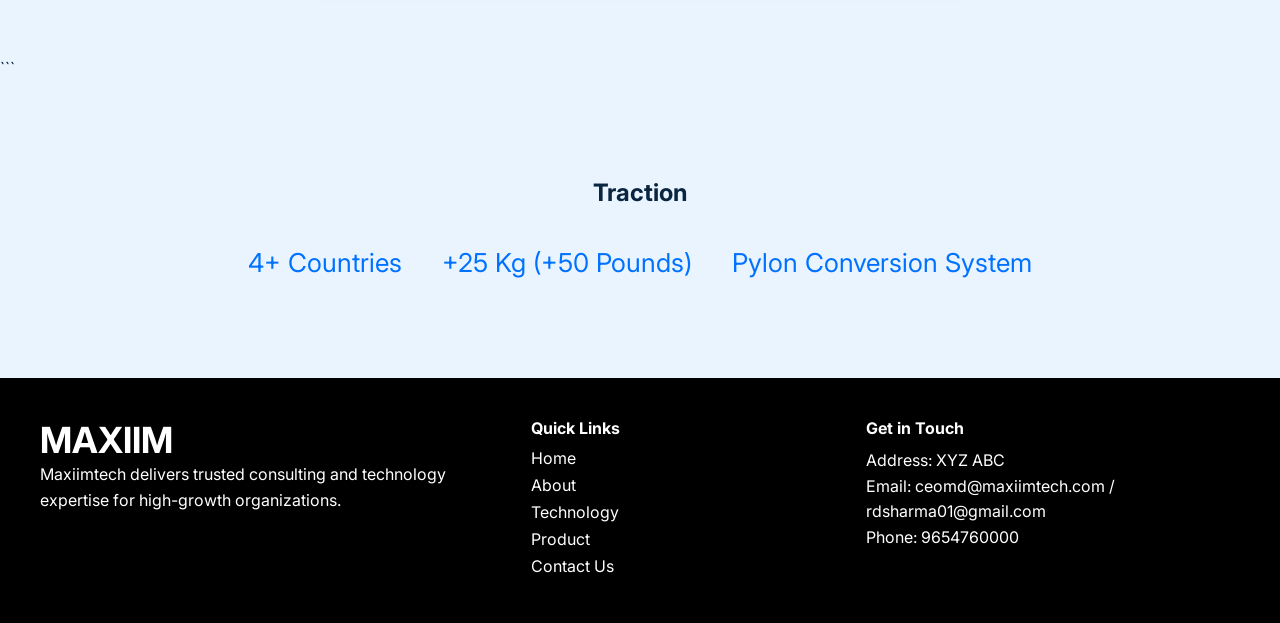
==== commit ddceb5df: "Update technology section with new UAV content" ====
--- a/index.html
+++ b/index.html
@@ -6,7 +6,7 @@
 <meta name="description" content="MaxiimTech Aerospace develops advanced autonomous UAV systems.">
 <title>MaxiimTech Aerospace</title>
 <link href="https://fonts.googleapis.com/css2?family=Orbitron:wght@500&family=Inter:wght@300;400;600&display=swap" rel="stylesheet">
-<link rel="stylesheet" href="style.css?v=10">
+<link rel="stylesheet" href="style.css?v=8">
 </head>
 <body>
 <div class="bg-slideshow" aria-hidden="true">
@@ -27,145 +27,299 @@
 </section>
 
 <section class="section" id="technology">
-  <h2>Core Technology</h2>
-  <div class="grid">
-    <details class="card dropdown-card">
-      <summary>Autopilot & Autonomous Flight Systems
-</summary>
-      <p>Autonomous control loops stabilize and adapt flight paths in real time. Patented Pylon Conversion System: Patented Pylon Conversion System Enables Remarkable Mission Flexibility which converts from HTOL (Horizontal Take-Off and Landing) to VTOL/STOL in just 5 minutes.
-No launch or arresting gear required for operations. Assembly in field and launch / with 2 operators – in 12 minutes. </p>
-    <p>    * 100% start-to-end autonomous flights including takeoff and landing. </p>
-
-
-<p> * User-friendly interface for manual or programmed flight plans. </p>
-
-
- <p> * Optional triple-redundant autopilot for mission-critical operations. </p>
-Dual GPS antenna modules with Inertial Navigational System (INS). </p>
-
-
-<p> * Special navigation backup for GPS-denied airspace. </p>
-
-
-<p> * Radar altimeter for precision landings; optional Fly-By-Camera. </p>
-
+ # Maxiim Aerospace & Defence — Website Content
+
+```html
+<h2>Core Technology & Aviation Expertise</h2>
+<div class="grid">
+
+  <details class="card dropdown-card">
+    <summary>Autonomous Flight & UAV Systems</summary>
+
+    <p>
+      Maxiim combines extensive aviation experience with modern autonomous
+      flight technologies to develop and support UAV platforms designed for
+      demanding civil, industrial, security and defence applications.
+      Our approach brings together airframe engineering, flight control,
+      navigation, mission systems and operational requirements into an
+      integrated aviation solution.
+    </p>
+
+    <p>* Autonomous flight management and mission-planning capabilities.</p>
+
+    <p>* Advanced flight-control architecture for stable and efficient operations.</p>
+
+    <p>* Support for manual, assisted and programmed flight operations.</p>
+
+    <p>* Navigation and positioning systems designed for reliable mission execution.</p>
+
+    <p>* Integration-ready architecture for sensors, communications and mission payloads.</p>
+
+    <p>* Engineering emphasis on reliability, maintainability and operational readiness.</p>
+
+    <p>
+      Maxiim's objective is to contribute to an Atmanirbhar Bharat by
+      developing, integrating and supplying indigenous aviation and UAV
+      capabilities while building partnerships across the Indian aerospace
+      and defence ecosystem.
+    </p>
+
+  </details>
+
+
+  <details class="card dropdown-card">
+    <summary>Reliability, Redundancy & Mission Assurance</summary>
+
+    <p>
+      Reliability is fundamental to aviation and defence operations.
+      Maxiim approaches UAV development with a systems-engineering mindset,
+      focusing on redundancy, fault tolerance, maintainability and safe
+      mission recovery.
+    </p>
+
+    <p>* Redundancy across critical flight-control and electronic systems.</p>
+
+    <p>* Fail-safe operational logic and return-to-base capabilities where supported by the platform.</p>
+
+    <p>* Independent monitoring of critical aircraft and propulsion systems.</p>
+
+    <p>* Robust control and navigation architecture for demanding operating environments.</p>
+
+    <p>* Design consideration for field maintenance and operational continuity.</p>
+
+    <p>
+      Our aviation experience enables us to evaluate the complete mission
+      lifecycle — from system requirements and engineering integration
+      through deployment, support and continuous improvement.
+    </p>
+
+  </details>
+
+
+  <details class="card dropdown-card">
+    <summary>Mission Flexibility & Multi-Role Operations</summary>
+
+    <p>
+      Modern UAV systems must adapt to changing operational requirements.
+      Maxiim focuses on flexible aviation platforms capable of supporting
+      multiple mission profiles through modular systems, open integration
+      principles and configurable payload architectures.
+    </p>
+
+    <p>* Modular payload and sensor integration.</p>
+
+    <p>* Mission-specific configuration for aviation, infrastructure, security and defence applications.</p>
+
+    <p>* Integration of electro-optical, communications, surveillance and other mission systems as required.</p>
+
+    <p>* Flexible aircraft configuration supporting different operational environments.</p>
+
+    <p>* Architecture designed to accommodate future technology upgrades.</p>
+
+    <p>
+      This flexibility allows a common aviation platform to evolve with
+      changing customer requirements while reducing the need for completely
+      different systems for every mission.
+    </p>
+
+    <p>
+      Maxiim also works across a broader aviation ecosystem, connecting
+      customers, technology providers, suppliers and strategic partners to
+      deliver integrated project outcomes.
+    </p>
+
+  </details>
+
+
+  <details class="card dropdown-card">
+    <summary>Endurance, Efficiency & Operational Capability</summary>
+
+    <p>
+      Maxiim's UAV and aviation expertise places strong emphasis on endurance,
+      efficient propulsion, payload integration and operational sustainability.
+      The objective is to deliver platforms that provide useful mission
+      persistence while remaining practical to deploy, operate and maintain.
+    </p>
+
+    <p>* Long-endurance UAV configurations for persistent missions.</p>
+
+    <p>* Efficient propulsion and power-management architecture.</p>
+
+    <p>* Payload, fuel and aircraft configuration optimized around mission requirements.</p>
+
+    <p>* Field-oriented design with emphasis on operational simplicity.</p>
+
+    <p>* Engineering consideration for maintainability and lifecycle support.</p>
+
+    <p>
+      These capabilities are intended to support applications ranging from
+      infrastructure and industrial operations to surveillance, logistics,
+      security and defence missions.
+    </p>
+
+    <p>
+      By combining aviation knowledge, engineering capability and project
+      management expertise, Maxiim aims to provide customers with an
+      integrated pathway from requirement definition through technology
+      integration, deployment and long-term support.
+    </p>
+
+  </details>
+
+</div>
+</section>
+
+
+<section class="section" id="product">
+
+  <h2>Max-50 UAV Platform</h2>
+
+  <div class="product">
+
+    <details class="dropdown-card product-dropdown">
+
+      <summary>
+        An Indigenous, Multi-Role UAV Platform for India's Evolving Aviation
+        and Defence Requirements
+      </summary>
+
+      <p>
+        The Max-50 represents Maxiim's approach to developing capable,
+        adaptable and operationally relevant UAV technology for an
+        Atmanirbhar Bharat. The platform brings together aviation engineering,
+        autonomous flight technology, propulsion, mission systems and
+        configurable payload integration.
+      </p>
+
+      <p>
+        Designed around mission flexibility, the platform can be configured
+        for a range of applications including surveillance, reconnaissance,
+        infrastructure monitoring, industrial operations, logistics,
+        communications support and other specialized missions.
+      </p>
+
+      <p>
+        * Multi-role UAV architecture supporting different mission configurations.
+      </p>
+
+      <p>
+        * Modular payload integration for mission-specific sensors and equipment.
+      </p>
+
+      <p>
+        * Autonomous and assisted-flight capabilities depending on configuration.
+      </p>
+
+      <p>
+        * Flexible mission planning and operational management.
+      </p>
+
+      <p>
+        * Architecture designed with future upgrades and technology integration
+        in mind.
+      </p>
+
+      <p>
+        * Aviation-focused engineering with emphasis on reliability,
+        maintainability and operational efficiency.
+      </p>
+
+      <p>
+        <strong>Atmanirbhar Bharat Focus</strong>
+      </p>
+
+      <p>
+        Maxiim's objective is not simply to supply an aircraft. We seek to
+        contribute to India's indigenous aerospace and defence capability by
+        developing local engineering expertise, integrating Indian
+        technologies and building a dependable domestic supply and
+        partnership ecosystem.
+      </p>
+
+      <p>
+        Through collaboration with technology providers, component suppliers,
+        engineering organizations, customers and strategic partners, Maxiim
+        can support the complete project lifecycle — from requirements
+        definition and system architecture to procurement, integration,
+        deployment and operational support.
+      </p>
+
+      <p>
+        <strong>Designed for Mission Flexibility</strong>
+      </p>
+
+      <p>
+        The Max-50 architecture is intended to provide customers with the
+        flexibility to configure the aircraft around their mission rather than
+        forcing every requirement into a single fixed configuration.
+      </p>
+
+      <p>
+        Its open and adaptable approach can support the integration of
+        surveillance systems, communications equipment, navigation systems,
+        electro-optical payloads and other mission-specific technologies,
+        subject to platform configuration and applicable regulatory
+        requirements.
+      </p>
+
+      <p>
+        <strong>Built Around Aviation Experience</strong>
+      </p>
+
+      <p>
+        Maxiim brings decades of combined aviation-sector experience and a
+        broad range of expertise spanning aviation, aerospace, project
+        development, procurement, technology integration, partnerships and
+        project execution.
+      </p>
+
+      <p>
+        This experience enables Maxiim to approach UAV development not merely
+        as an aircraft project, but as an integrated aviation programme
+        involving engineering, supply chains, technology partners,
+        operational requirements and lifecycle support.
+      </p>
+
+      <p>
+        <strong>From Requirement to Deployment</strong>
+      </p>
+
+      <p>
+        Maxiim's capabilities extend across the project lifecycle, including
+        requirement analysis, technology assessment, engineering coordination,
+        supplier and partner engagement, procurement support, system
+        integration, deployment planning and project management.
+      </p>
+
+      <p>
+        Our objective is to help Indian and international customers translate
+        complex aviation and defence requirements into practical,
+        scalable and supportable UAV solutions.
+      </p>
+
+      <p>
+        <strong>Indian Capability. Global Outlook.</strong>
+      </p>
+
+      <p>
+        Maxiim is focused on building an Indian aerospace and defence
+        capability that is commercially viable, technologically progressive
+        and internationally competitive.
+      </p>
+
+      <p>
+        Through an Atmanirbhar Bharat approach, Maxiim seeks to strengthen
+        domestic capability while remaining open to responsible international
+        collaboration, technology partnerships, joint ventures and global
+        aviation opportunities.
+      </p>
 
     </details>
 
-    <details class="card dropdown-card">
-      <summary>Advanced Redundancy & Survival</summary>
-      <p>* Full redundancy in flight controls, electronics, and batteries: Redundancy designed into all critical components (engines, Aileron controls, navigation, etc.). </p>
-  <p> If a component fails, the UAV is programed to fly home (or to any other programmed location) – avoiding the loss of the UAV and its payload.  No other UAV has our level of critical system redundancy. </p>
-
- <p> * Fail-safe "Return-to-Base" logic if critical components fail.  Includes return-to-base (in the event of fault notice), and auto-commanded go-around on landing approaches. </p>
-
- <p> * Eight industrial-grade servos; each control surface is divided and independently controlled.
-</p>
-    </details>
-
-    <details class="card dropdown-card">
-      <summary>Stealth and Low-Profile Operations
-</summary>
-      <p> Coordinated swarm logic enables multiple UAVs to collaborate on one mission. Inaudible and invisible to the eye above 600 meters. </p>
-
-
- <p> Tested inaudible altitude: 450m in desert conditions at 35 dB.</p>
-
-
- <p> Stealth – low noise/small radar signature + “Skimming” (3-5 m off the deck) – enables flights w/o detection </p>
-
-
- <p>Small radar signature due to compact design and all-carbon airframe. All carbon construction and small configuration reduces radar signature </p>
- <p> * Optimized for long-range maritime patrol. </p>
-
-
-
- <p> * Sea-skimming capability: Operates just 3-5 meters above wave tops to avoid detection. </p>
-
-
-
- <p> * Operates in high winds (up to 35 knots for precision landing).
-</p>
-    </details>
-
-    <details class="card dropdown-card">
-      <summary>Long-Endurance UAVs</summary>
-      <p>Optimized propulsion, fuel management and power systems extend flight duration. </p>
-    <p> * Max Endurance: VTOL 20 hours / STOL 23 hours. </p>
-
-
-<p> * Max Payload: Up to 20 lbs (VTOL) / 40 lbs (STOL). </p>
-
-
-<p> * STOL Take-off Roll: Only 6 meters in no-wind conditions. </p>
-<p> * Dual internal fuel tanks (front and aft) for CG balance. </p>
-
-<p> * Automatic servo-valve management selects tanks to maintain low trim drag. </p>
-<p> * Capacitive fuel quantity sensors reporting directly to the autopilot. </p>
- <p> * Dual generators supply independent power buses. </p>
-
-
-<p> * It has a two-hour battery backup for total system safety in engine failure scenarios. </p>
-
-
-<p> * There are 3 dedicated outlets for payload, instruments, and backup systems.
-
-
-
-</p>
-    </details>
   </div>
 </section>
-
-<section class="section" id="product">
-  <h2>Max-50 UAV Platform</h2>
-  <div class="product">
-    <details class="dropdown-card product-dropdown">
-      <summary>Built for endurance, intelligence, and mission-critical operations with Persistent Performance, Mission Flexibility, and Tactical Precision. 
-</summary>
-      <p>Precision Aiming System for Conventional, Low-cost Bombs & Package Delivery.  
-Stealth (low noise / small radar signature) + “Skimming” (3 m above wave tops) – enables  long-range flights w/o detection. 	
-Max 50 UAV, flying today, is the only UAV able to convert from HTOL (Horizontal Take-Off and Landing) to VTOL/STOL. 
-Assembly in field and launch / with 2 soldiers (operators) – in 12 minutes.
-Optional belly pod, can deliver 10 kg packages to remote areas with 100 meter to Roll – “soccer field performance”.
-Open Integration Architecture & Max 50 Balance  – Enable numerous sensors, SAR, and communications payloads.
-      Proprietary fully electronic system integrated with Fly-By-Wire. </p>
-
- <p> * Targeting accuracy within 2 meters from altitudes up to 1,500m AGL. </p>
-
- <p> * Matches "smart weapon" precision using low-cost conventional munitions. </p>
-
- <p> Armament Capabilities </p>
- <p> * Up to eight (8) 2.5 kg "dumb" bombs. </p>
-
- <p> * Up to four (4) 80 mm 5 kg bombs. </p>
-
- <p> * Flexible deployment: Individual, sequential, or simultaneous release. </p>
-
-<p>Class 2 UAV System with +50 kg MTOW: With “Persistent” Performance And Attack Capability. </p>
-
-<p> +25 Kg (+50 Pounds) of Payload. </p>
-
-
-<p> Unmatched persistence: Up to 26 hours loiter time. </p>
-
-
-<p> Extreme range: Up to 2,000 km (1,250 miles). </p>
- <p> Highly flexible open architecture: The Max 50 configuration (the payload is positioned at the UAVs center of gravity), and our software open architecture allow us to accommodate any sensor payload that can fit into our UAV.
-
-
-<p> Convertible platform: HTOL, VTOL, and STOL capability: Internal balance of the airplane – which enables rapid re-configuration of payload  versus fuel trade-offs and mission flexibility. Short/Compact design further reduces radar signature. </p>
-
-<p> Rapid field deployment: Assembly to launch in 12 minutes by 2 operators: No launch or arresting gear is required. </p>
-<p> Patented Twin Engine design for maximum reliability: Twin Engines – patented twin engine design with fuel injection, each with 250 W generator = 500 W power. </p>
-
-<p> Horizontal propulsion: 2 gasoline/heavy fuel motors, pusher & tractor (2.7 or 3.0 HP): Two (2) gasoline or heavy fuel engines, mono-cylinder 40cc, four stroke,  electronic fuel injection system, 250 W electric generator per engine. </p>
-
-<p> Dual generators: 500W total power output (250W per engine): One in each motor. Each supplies up to 200 Watts (400 Watts total power) to an individual bus that supplies the power to all systems. 3 outlets supply power to the payload, flight instruments, autopilot, sensors a backup battery system. </p>
-
-    </details>
-  </div>
-</section>
+```
+
 
 <section class="section">
   <h2>Traction</h2>
@@ -195,7 +349,7 @@
 
     <div class="video-player-header">
       <p id="video-title" class="video-title">Platform overview</p>
-      <p id="video-counter" class="video-counter" aria-live="polite">Video 1 of 1</p>
+      <p id="video-counter" class="video-counter" aria-live="polite">Video 1 of 3</p>
     </div>
 
     <!-- VIDEO -->
@@ -204,13 +358,12 @@
       controls
       preload="metadata"
       playsinline
-      data-playlist='["[data-uri]"]'
-      data-titles='["Platform demo video"]'
+      data-playlist='["video.mp4","video1.mp4","video2.mp4"]'
+      data-titles='["Platform overview","Flight operations","Mission capabilities"]'
     >
-      <source src="" type="video/mp4">
+      <source src="video.mp4" type="video/mp4">
       Your browser does not support the video tag.
     </video>
-    <p id="video-status" class="video-status" aria-live="polite"></p>
 
     <!-- NEXT BUTTON -->
     <button
@@ -228,7 +381,7 @@
 
 <div id="site-footer"></div>
 <script src="components.js?v=1"></script>
-<script src="script.js?v=7"></script>
+<script src="script.js?v=5"></script>
 <script src="chatbot.js?v=6"></script>
 </body>
 </html>
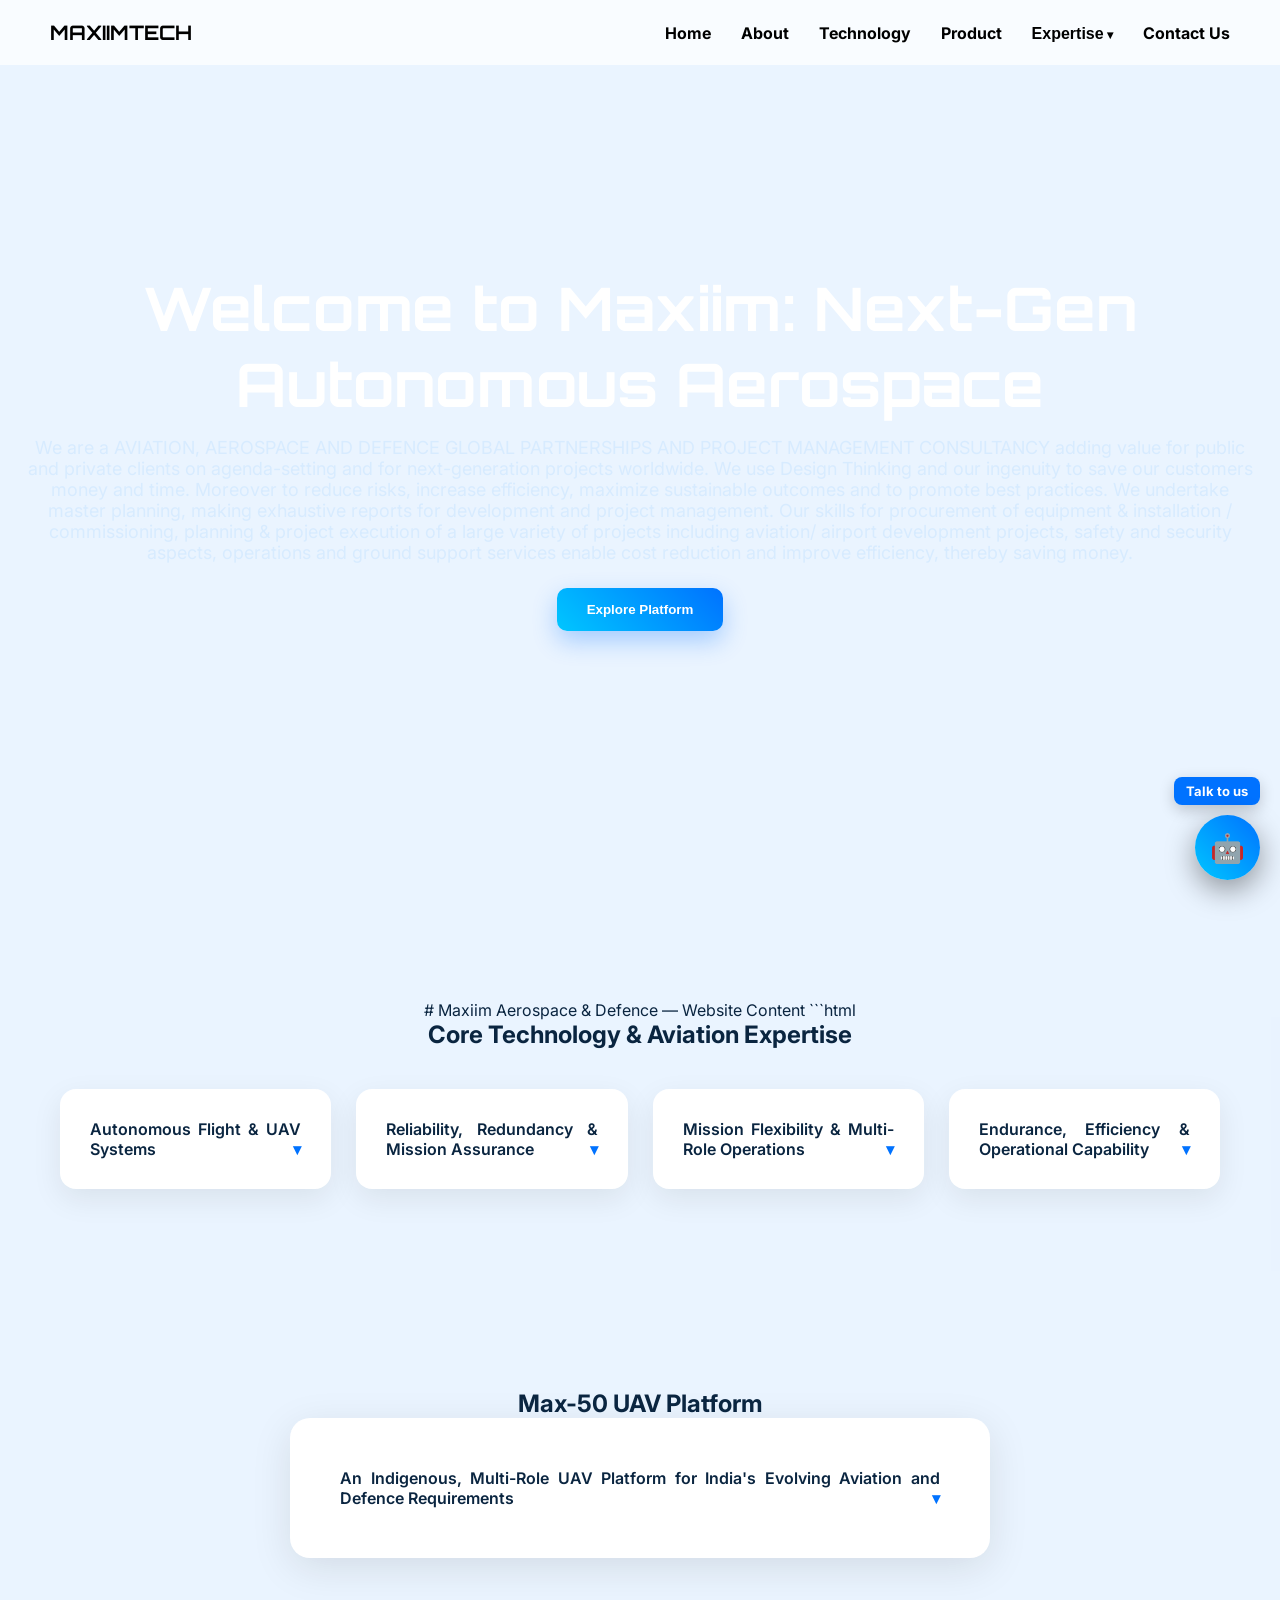
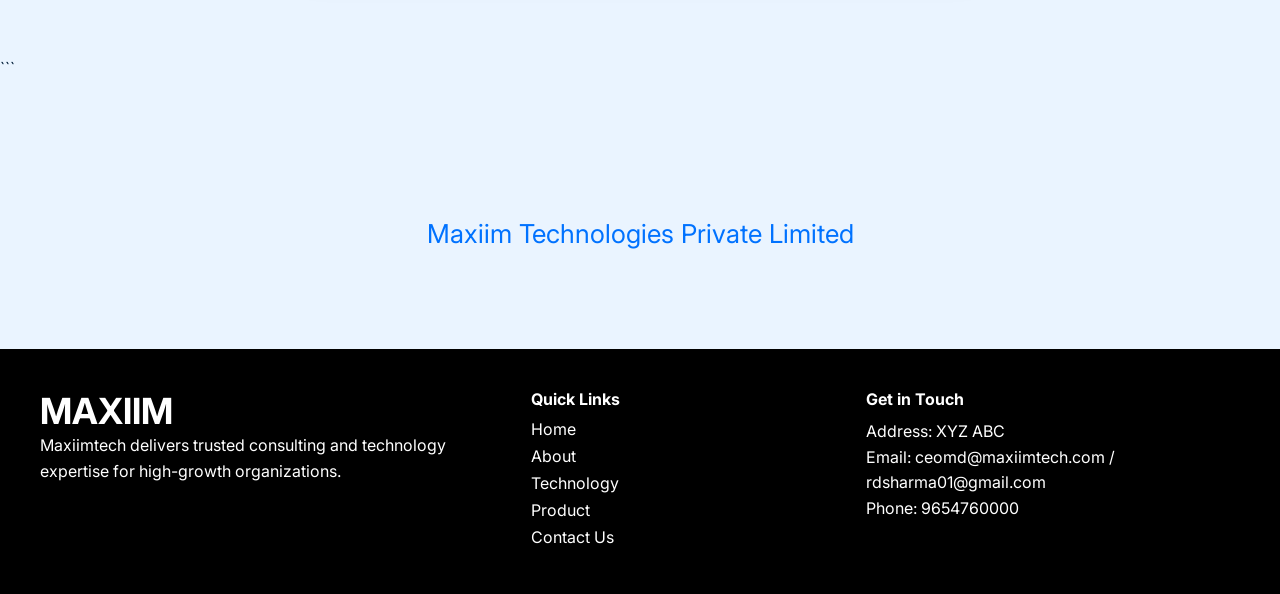
==== commit f5168d55: "Update metrics section in index.html Removed traction heading and updated metric information." ====
--- a/index.html
+++ b/index.html
@@ -322,11 +322,10 @@
 
 
 <section class="section">
-  <h2>Traction</h2>
+  <h2></h2>
   <div class="metrics">
-    <div class="metric">4+ Countries</div>
-    <div class="metric">+25 Kg (+50 Pounds)</div>
-    <div class="metric">Pylon Conversion System</div>
+    <div class="metric">Maxiim Technologies Private Limited</div>
+    
   </div>
 </section>
 <div id="video-modal" class="video-modal" aria-hidden="true">
